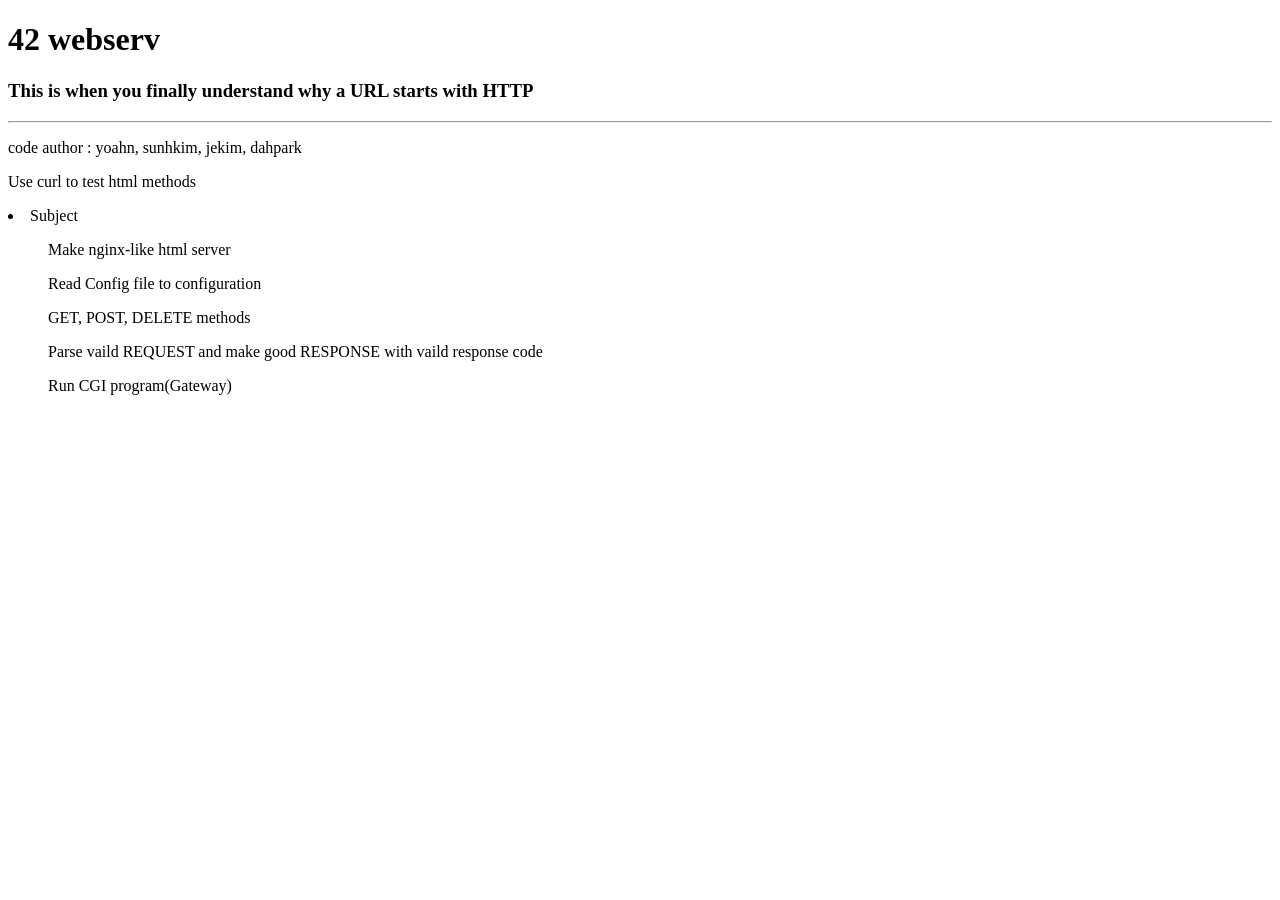
==== webServ_42/www/html/index.html @ 59bb947f "a" ====
<!DOCTYPE html>
<html>
	<head>
		<meta charset="UTF-8" />
		<title>webserv</title>
	</head>
	<body>
		<h1>42 webserv</h1>
		<h3>This is when you finally understand why a URL starts with HTTP</h3>
		<hr>
		<p>code author : yoahn, sunhkim, jekim, dahpark</p>
		<p>Use curl to test html methods</p>
		<li>
			Subject
			<ul>Make nginx-like html server</ul>
			<ul>Read Config file to configuration</ul>
			<ul>GET, POST, DELETE methods</ul>
			<ul>Parse vaild REQUEST and make good RESPONSE with vaild response code</ul>
			<ul>Run CGI program(Gateway)</ul>
		</li>
	</body>
</html>
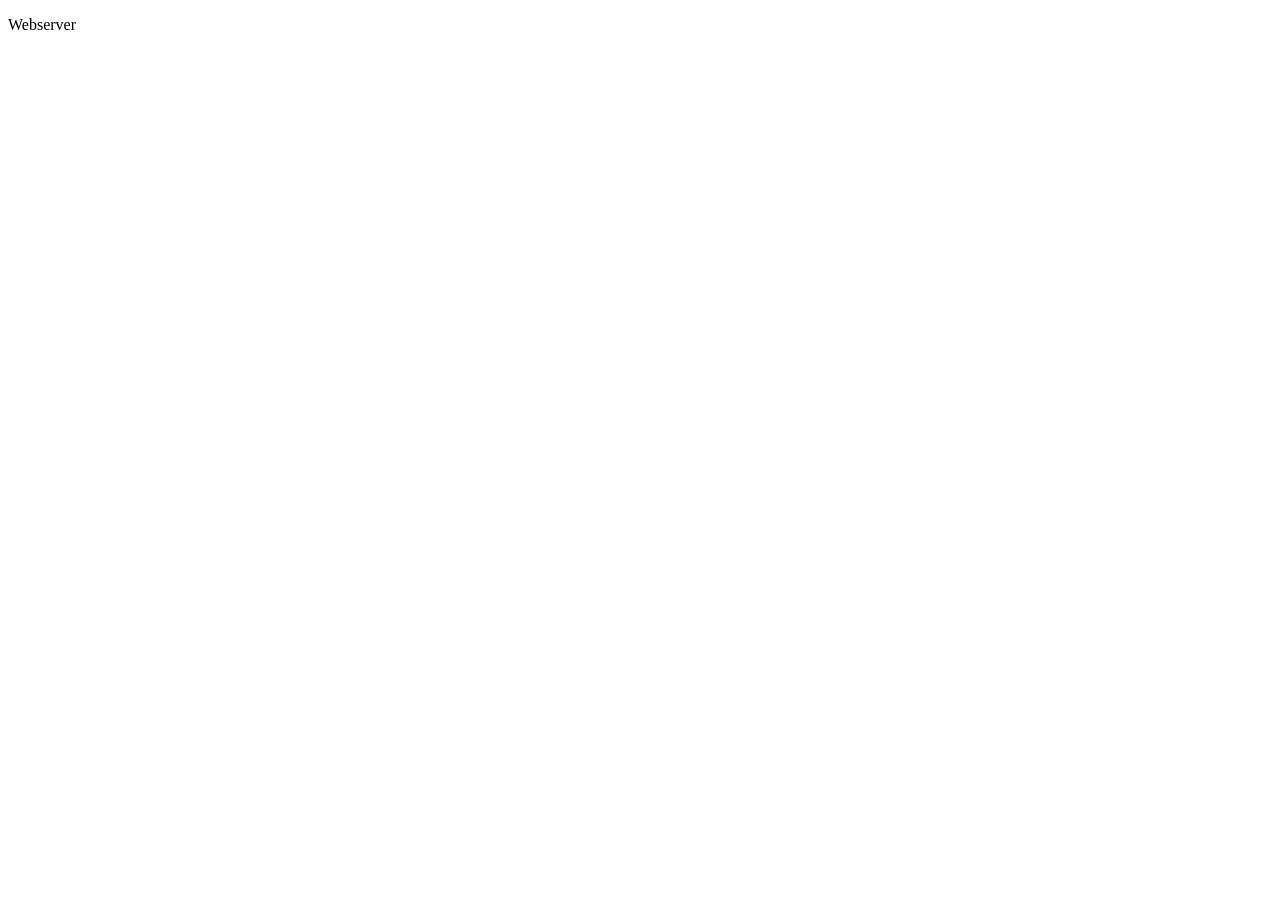
==== commit 3c753f50: "erro segfault corrigido" ====
--- a/webServ_42/www/html/index.html
+++ b/webServ_42/www/html/index.html
@@ -1,22 +1,11 @@
 <!DOCTYPE html>
-<html>
-	<head>
-		<meta charset="UTF-8" />
-		<title>webserv</title>
-	</head>
-	<body>
-		<h1>42 webserv</h1>
-		<h3>This is when you finally understand why a URL starts with HTTP</h3>
-		<hr>
-		<p>code author : yoahn, sunhkim, jekim, dahpark</p>
-		<p>Use curl to test html methods</p>
-		<li>
-			Subject
-			<ul>Make nginx-like html server</ul>
-			<ul>Read Config file to configuration</ul>
-			<ul>GET, POST, DELETE methods</ul>
-			<ul>Parse vaild REQUEST and make good RESPONSE with vaild response code</ul>
-			<ul>Run CGI program(Gateway)</ul>
-		</li>
-	</body>
+<html lang="en">
+<head>
+	<meta charset="UTF-8">
+	<meta name="viewport" content="width=device-width, initial-scale=1.0">
+	<title>Webserver</title>
+</head>
+<body>
+	<p>Webserver</p>
+</body>
 </html>
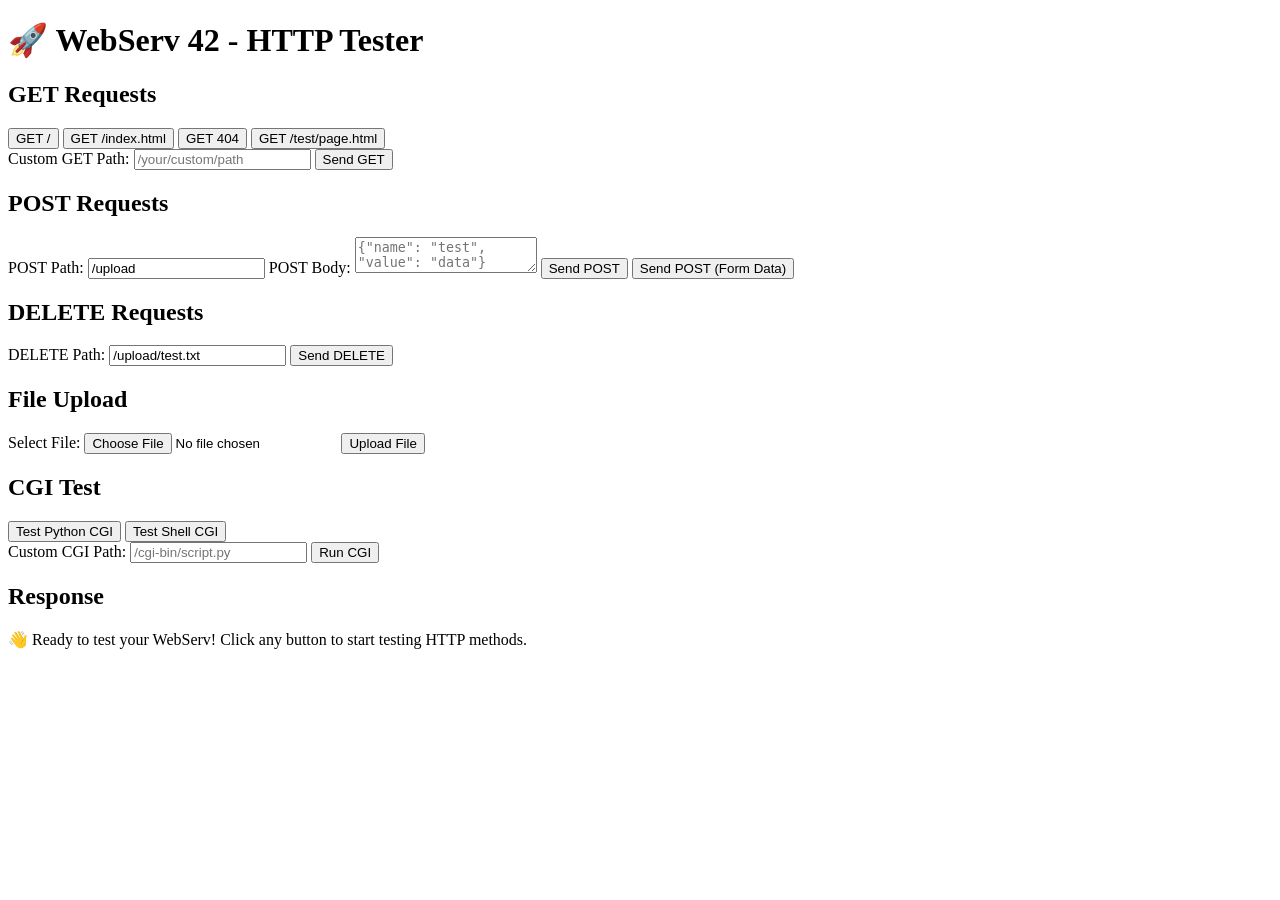
==== commit 9aa8c4cf: "add js" ====
--- a/webServ_42/www/html/index.html
+++ b/webServ_42/www/html/index.html
@@ -6,6 +6,79 @@
 	<title>Webserver</title>
 </head>
 <body>
-	<p>Webserver</p>
+	 <div class="container">
+        <h1>🚀 WebServ 42 - HTTP Tester</h1>
+        
+        <!-- GET Methods -->
+        <div class="section">
+            <h2>GET Requests</h2>
+            <div class="button-group">
+                <button class="btn-get" onclick="testGet('/')">GET /</button>
+                <button class="btn-get" onclick="testGet('/index.html')">GET /index.html</button>
+                <button class="btn-get" onclick="testGet('/notfound.html')">GET 404</button>
+                <button class="btn-get" onclick="testGet('/test/page.html')">GET /test/page.html</button>
+            </div>
+            <div class="input-group">
+                <label>Custom GET Path:</label>
+                <input type="text" id="customGetPath" placeholder="/your/custom/path">
+                <button class="btn-get" onclick="testCustomGet()">Send GET</button>
+            </div>
+        </div>
+
+        <!-- POST Methods -->
+        <div class="section">
+            <h2>POST Requests</h2>
+            <div class="input-group">
+                <label>POST Path:</label>
+                <input type="text" id="postPath" value="/upload" placeholder="/path/to/post">
+                <label>POST Body:</label>
+                <textarea id="postBody" placeholder='{"name": "test", "value": "data"}'></textarea>
+                <button class="btn-post" onclick="testPost()">Send POST</button>
+                <button class="btn-post" onclick="testPostForm()">Send POST (Form Data)</button>
+            </div>
+        </div>
+
+        <!-- DELETE Methods -->
+        <div class="section">
+            <h2>DELETE Requests</h2>
+            <div class="input-group">
+                <label>DELETE Path:</label>
+                <input type="text" id="deletePath" value="/upload/test.txt" placeholder="/file/to/delete">
+                <button class="btn-delete" onclick="testDelete()">Send DELETE</button>
+            </div>
+        </div>
+
+        <!-- File Upload -->
+        <div class="section">
+            <h2>File Upload</h2>
+            <div class="input-group">
+                <label>Select File:</label>
+                <input type="file" id="fileUpload">
+                <button class="btn-upload" onclick="testFileUpload()">Upload File</button>
+            </div>
+        </div>
+
+        <!-- CGI Test -->
+        <div class="section">
+            <h2>CGI Test</h2>
+            <div class="button-group">
+                <button class="btn-cgi" onclick="testCGI('/cgi-bin/test.py')">Test Python CGI</button>
+                <button class="btn-cgi" onclick="testCGI('/cgi-bin/test.sh')">Test Shell CGI</button>
+            </div>
+            <div class="input-group">
+                <label>Custom CGI Path:</label>
+                <input type="text" id="cgiPath" placeholder="/cgi-bin/script.py">
+                <button class="btn-cgi" onclick="testCustomCGI()">Run CGI</button>
+            </div>
+        </div>
+
+        <!-- Response Display -->
+        <div class="section">
+            <h2>Response</h2>
+            <div id="response">Waiting for request...</div>
+        </div>
+    </div>
+
+    <script src="./js/tests.js"></script>
 </body>
 </html>
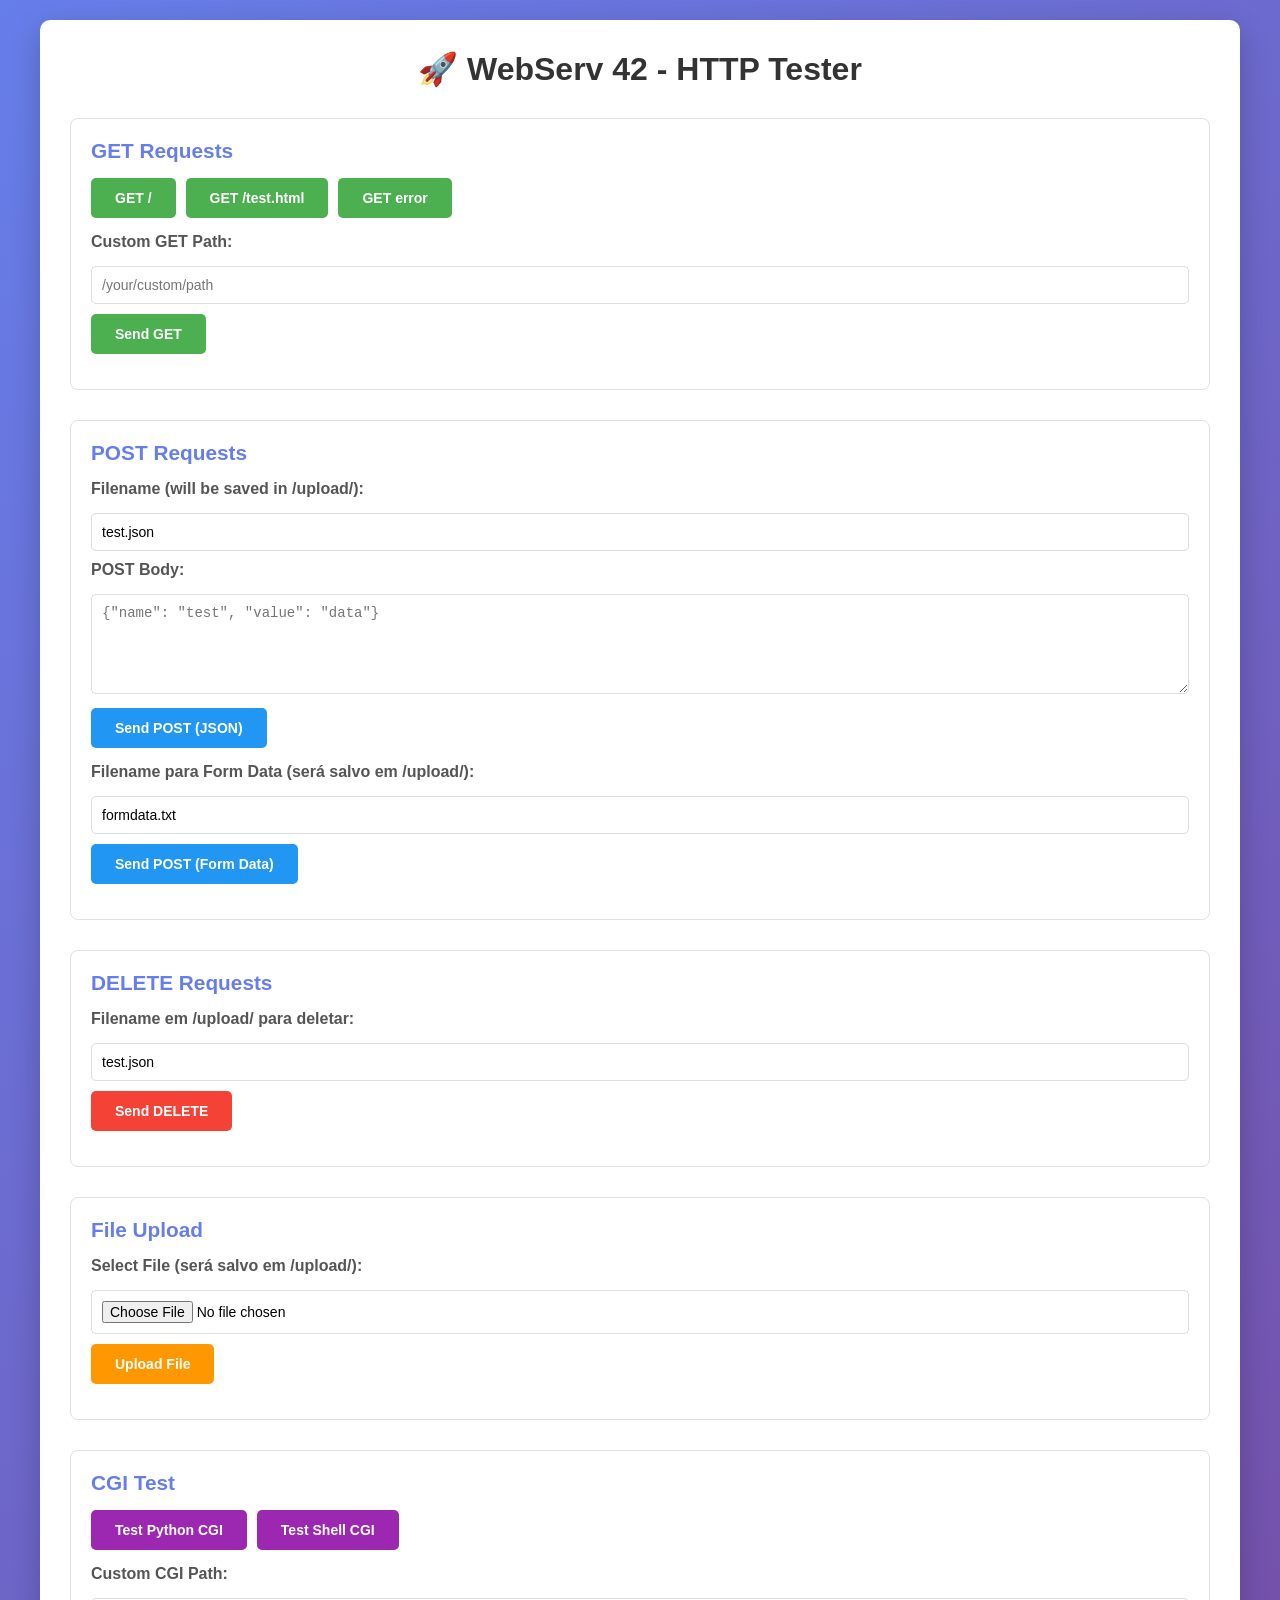
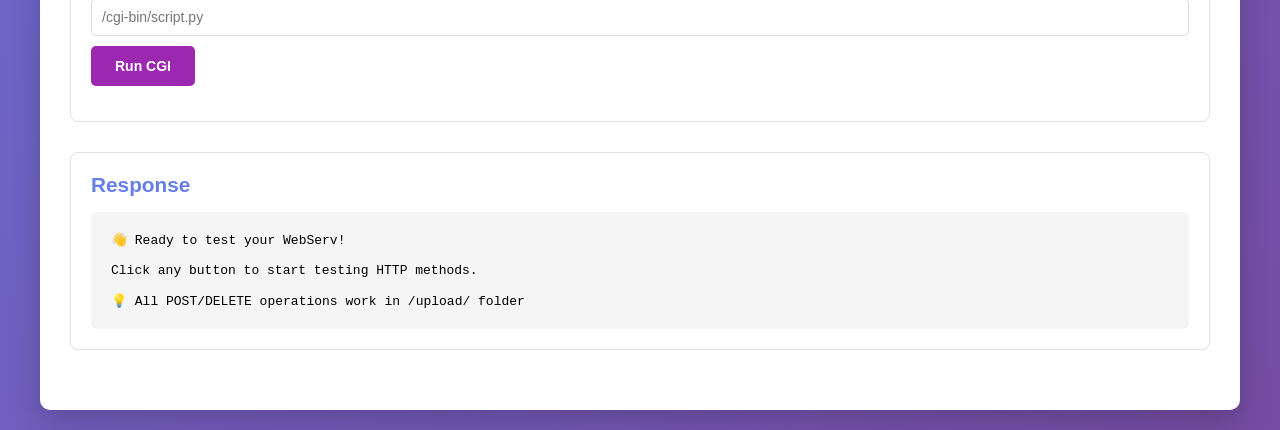
==== commit 285c3025: "methods tested but cgi not" ====
--- a/webServ_42/www/html/index.html
+++ b/webServ_42/www/html/index.html
@@ -1,12 +1,13 @@
 <!DOCTYPE html>
 <html lang="en">
 <head>
-	<meta charset="UTF-8">
-	<meta name="viewport" content="width=device-width, initial-scale=1.0">
-	<title>Webserver</title>
+    <meta charset="UTF-8">
+    <meta name="viewport" content="width=device-width, initial-scale=1.0">
+    <title>Webserver</title>
+    <link rel="stylesheet" href="./css/body.css">
 </head>
 <body>
-	 <div class="container">
+     <div class="container">
         <h1>🚀 WebServ 42 - HTTP Tester</h1>
         
         <!-- GET Methods -->
@@ -14,9 +15,8 @@
             <h2>GET Requests</h2>
             <div class="button-group">
                 <button class="btn-get" onclick="testGet('/')">GET /</button>
-                <button class="btn-get" onclick="testGet('/index.html')">GET /index.html</button>
-                <button class="btn-get" onclick="testGet('/notfound.html')">GET 404</button>
-                <button class="btn-get" onclick="testGet('/test/page.html')">GET /test/page.html</button>
+                <button class="btn-get" onclick="testGet('/test.html')">GET /test.html</button>
+                <button class="btn-get" onclick="testGet('/404.html')">GET error</button>
             </div>
             <div class="input-group">
                 <label>Custom GET Path:</label>
@@ -29,11 +29,15 @@
         <div class="section">
             <h2>POST Requests</h2>
             <div class="input-group">
-                <label>POST Path:</label>
-                <input type="text" id="postPath" value="/upload" placeholder="/path/to/post">
+                <label>Filename (will be saved in /upload/):</label>
+                <input type="text" id="postFilename" value="test.json" placeholder="filename.json">
                 <label>POST Body:</label>
                 <textarea id="postBody" placeholder='{"name": "test", "value": "data"}'></textarea>
-                <button class="btn-post" onclick="testPost()">Send POST</button>
+                <button class="btn-post" onclick="testPost()">Send POST (JSON)</button>
+            </div>
+            <div class="input-group">
+                <label>Filename para Form Data (será salvo em /upload/):</label>
+                <input type="text" id="postFormFilename" value="formdata.txt" placeholder="formdata.txt">
                 <button class="btn-post" onclick="testPostForm()">Send POST (Form Data)</button>
             </div>
         </div>
@@ -42,8 +46,8 @@
         <div class="section">
             <h2>DELETE Requests</h2>
             <div class="input-group">
-                <label>DELETE Path:</label>
-                <input type="text" id="deletePath" value="/upload/test.txt" placeholder="/file/to/delete">
+                <label>Filename em /upload/ para deletar:</label>
+                <input type="text" id="deleteFilename" value="test.json" placeholder="filename.json">
                 <button class="btn-delete" onclick="testDelete()">Send DELETE</button>
             </div>
         </div>
@@ -52,7 +56,7 @@
         <div class="section">
             <h2>File Upload</h2>
             <div class="input-group">
-                <label>Select File:</label>
+                <label>Select File (será salvo em /upload/):</label>
                 <input type="file" id="fileUpload">
                 <button class="btn-upload" onclick="testFileUpload()">Upload File</button>
             </div>
--- a/webServ_42/www/html/css/body.css
+++ b/webServ_42/www/html/css/body.css
@@ -0,0 +1,106 @@
+ * {
+            margin: 0;
+            padding: 0;
+            box-sizing: border-box;
+        }
+        body {
+            font-family: 'Segoe UI', Tahoma, Geneva, Verdana, sans-serif;
+            background: linear-gradient(135deg, #667eea 0%, #764ba2 100%);
+            min-height: 100vh;
+            padding: 20px;
+        }
+        .container {
+            max-width: 1200px;
+            margin: 0 auto;
+            background: white;
+            border-radius: 10px;
+            padding: 30px;
+            box-shadow: 0 10px 30px rgba(0,0,0,0.2);
+        }
+        h1 {
+            color: #333;
+            margin-bottom: 30px;
+            text-align: center;
+        }
+        .section {
+            margin-bottom: 30px;
+            padding: 20px;
+            border: 1px solid #e0e0e0;
+            border-radius: 8px;
+        }
+        .section h2 {
+            color: #667eea;
+            margin-bottom: 15px;
+            font-size: 1.3em;
+        }
+        .button-group {
+            display: flex;
+            gap: 10px;
+            flex-wrap: wrap;
+            margin-bottom: 15px;
+        }
+        button {
+            padding: 12px 24px;
+            font-size: 14px;
+            border: none;
+            border-radius: 5px;
+            cursor: pointer;
+            transition: all 0.3s;
+            font-weight: 600;
+        }
+        .btn-get { background: #4CAF50; color: white; }
+        .btn-post { background: #2196F3; color: white; }
+        .btn-delete { background: #f44336; color: white; }
+        .btn-upload { background: #FF9800; color: white; }
+        .btn-cgi { background: #9C27B0; color: white; }
+        
+        button:hover {
+            opacity: 0.8;
+            transform: translateY(-2px);
+            box-shadow: 0 5px 15px rgba(0,0,0,0.2);
+        }
+        button:active {
+            transform: translateY(0);
+        }
+        input[type="text"], input[type="file"], textarea {
+            width: 100%;
+            padding: 10px;
+            margin: 10px 0;
+            border: 1px solid #ddd;
+            border-radius: 5px;
+            font-size: 14px;
+        }
+        textarea {
+            min-height: 100px;
+            resize: vertical;
+        }
+        #response {
+            background: #f5f5f5;
+            padding: 20px;
+            border-radius: 5px;
+            white-space: pre-wrap;
+            word-wrap: break-word;
+            font-family: 'Courier New', monospace;
+            font-size: 13px;
+            max-height: 400px;
+            overflow-y: auto;
+        }
+        .status {
+            padding: 5px 10px;
+            border-radius: 3px;
+            display: inline-block;
+            margin-bottom: 10px;
+            font-weight: bold;
+        }
+        .status-success { background: #4CAF50; color: white; }
+        .status-error { background: #f44336; color: white; }
+        .status-info { background: #2196F3; color: white; }
+        .input-group {
+            margin-bottom: 15px;
+        }
+        label {
+            display: block;
+            margin-bottom: 5px;
+            font-weight: 600;
+            color: #555;
+        }
